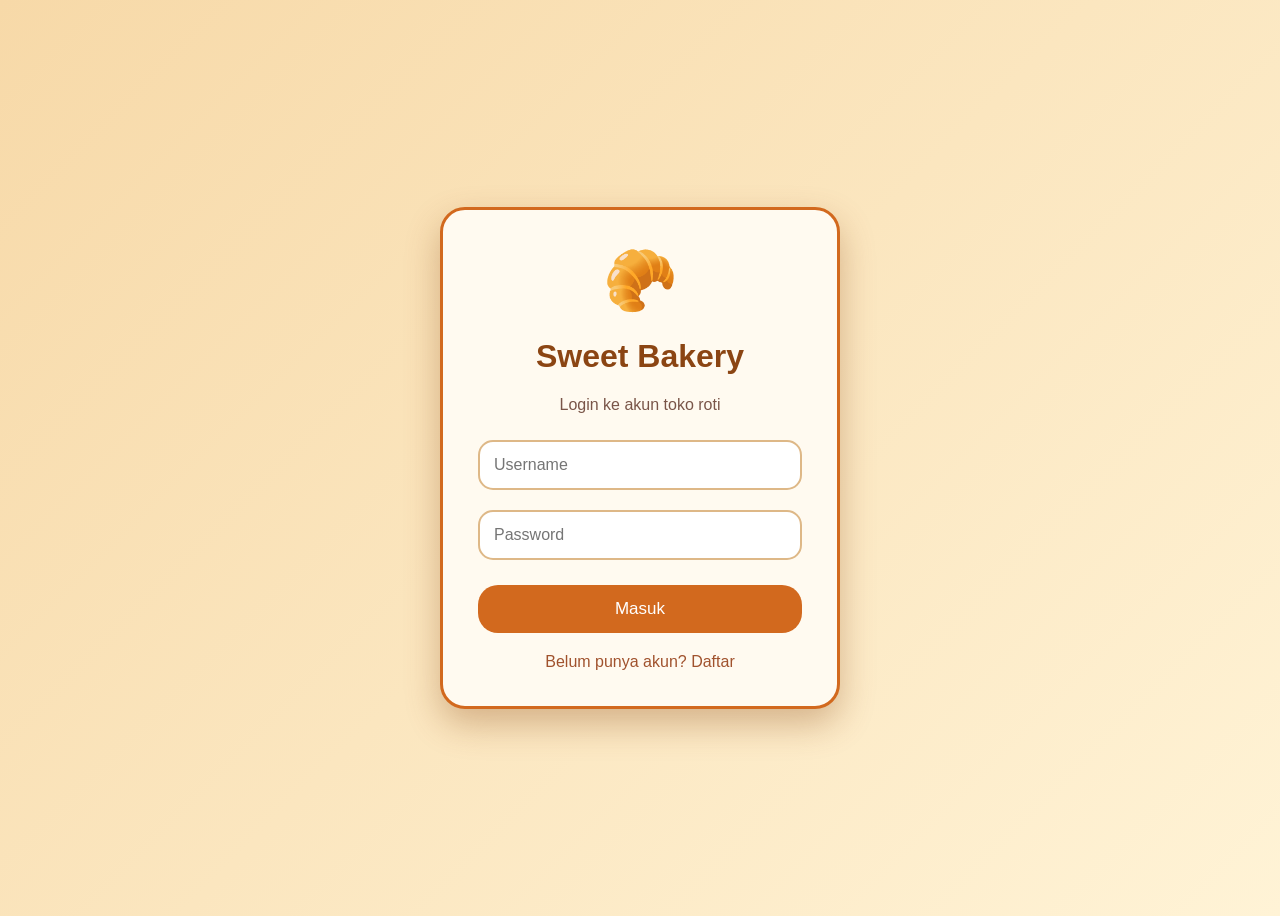
==== index.html @ 6e48a285 "Add files via upload" ====
<!doctype html>
<html>
  <head>
    <title>Bakery Login</title>
    <link rel="stylesheet" href="style.css" />
  </head>

  <body>
    <div class="card">
      <div class="logo">🥐</div>

      <h1>Sweet Bakery</h1>

      <p class="subtitle">Login ke akun toko roti</p>

      <input id="username" placeholder="Username" />

      <input id="password" type="password" placeholder="Password" />

      <button onclick="login()">Masuk</button>

      <p id="pesan"></p>

      <a href="register.html"> Belum punya akun? Daftar </a>
    </div>

    <script src="script.js"></script>
  </body>
</html>
---- style.css ----
* {
  box-sizing: border-box;

  font-family: "Segoe UI", sans-serif;
}

body {
  min-height: 100vh;

  display: flex;

  justify-content: center;

  align-items: center;

  background: linear-gradient(135deg, #f7d9a8, #fff3d6);
}

.card,
.dashboard {
  background: #fffaf0;

  width: 400px;

  padding: 35px;

  border-radius: 25px;

  text-align: center;

  box-shadow: 0 15px 35px #8b451355;

  border: 3px solid #d2691e;
}

.logo {
  font-size: 60px;
}

h1 {
  color: #8b4513;
}

h2 {
  color: #a0522d;
}

.subtitle {
  color: #795548;
}

input {
  width: 100%;

  padding: 14px;

  margin: 10px 0;

  border-radius: 15px;

  border: 2px solid #deb887;

  background: #fff;

  font-size: 16px;
}

button {
  width: 100%;

  padding: 14px;

  margin-top: 15px;

  border: none;

  border-radius: 20px;

  background: #d2691e;

  color: white;

  font-size: 17px;

  cursor: pointer;
}

button:hover {
  background: #8b4513;
}

a {
  display: block;

  margin-top: 20px;

  color: #a0522d;

  text-decoration: none;
}

#pesan {
  color: red;
}

.menu {
  display: flex;

  gap: 10px;

  margin: 20px 0;
}

.produk {
  background: #ffe4b5;

  padding: 15px;

  border-radius: 15px;

  flex: 1;
}

table {
  width: 100%;

  border-collapse: collapse;

  margin-top: 15px;
}

td,
th {
  padding: 10px;

  border: 1px solid #d2691e;
}

.aksi {
  display: flex;
  gap: 15px;
  margin-top: 25px;
}

.aksi a {
  flex: 1;
  margin: 0;
}

.btn-dashboard {
  width: 100%;
  padding: 15px;

  border: none;
  border-radius: 25px;

  background: linear-gradient(135deg, #d2691e, #b45f06);

  color: white;

  font-size: 16px;
  font-weight: bold;

  cursor: pointer;

  box-shadow: 0 8px 15px #8b451355;

  transition: 0.3s;
}

.btn-dashboard:hover {
  transform: translateY(-3px);

  background: linear-gradient(135deg, #8b4513, #a0522d);
}
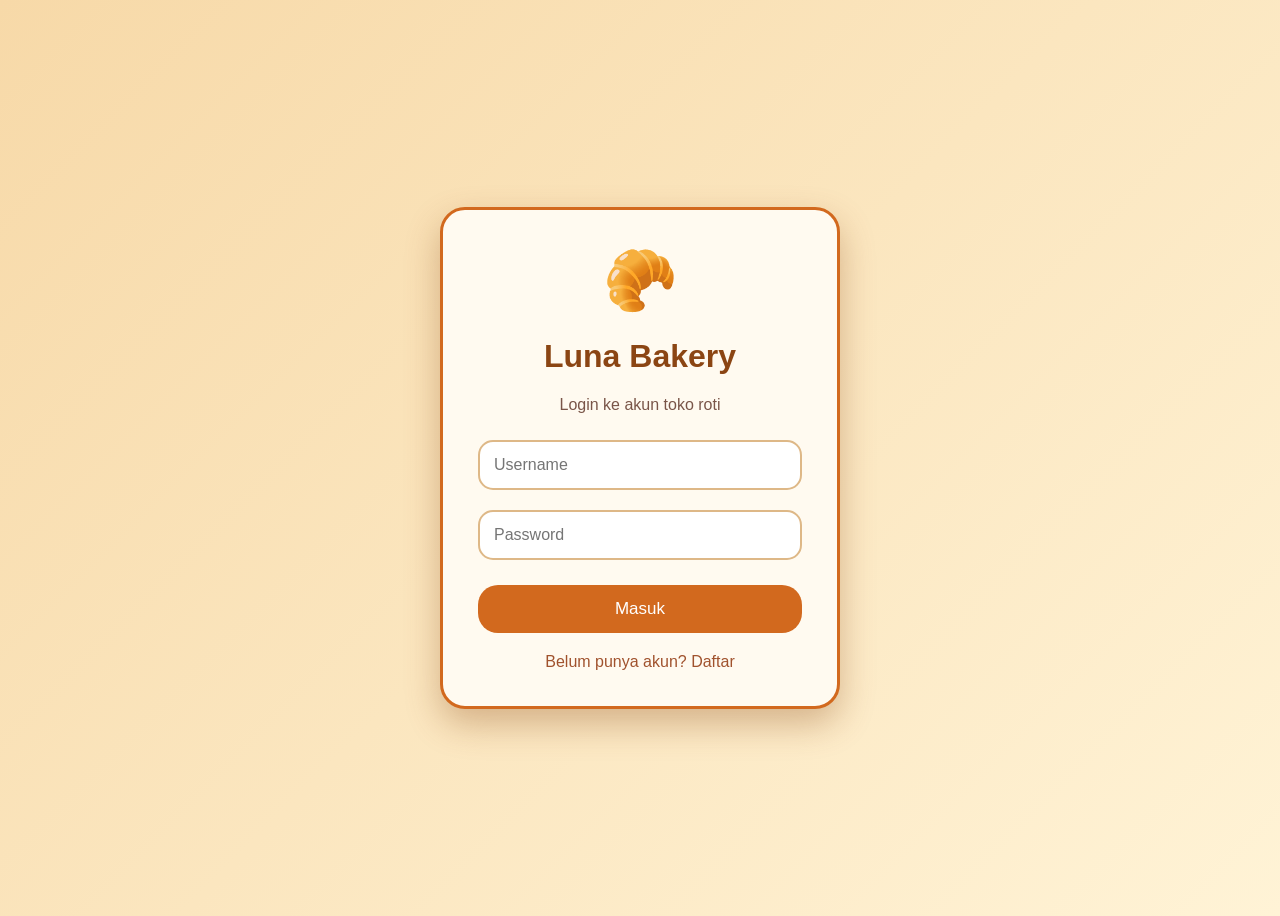
==== commit f117b69d: "index.html" ====
--- a/index.html
+++ b/index.html
@@ -9,7 +9,7 @@
     <div class="card">
       <div class="logo">🥐</div>
 
-      <h1>Sweet Bakery</h1>
+      <h1>Luna Bakery</h1>
 
       <p class="subtitle">Login ke akun toko roti</p>
 
